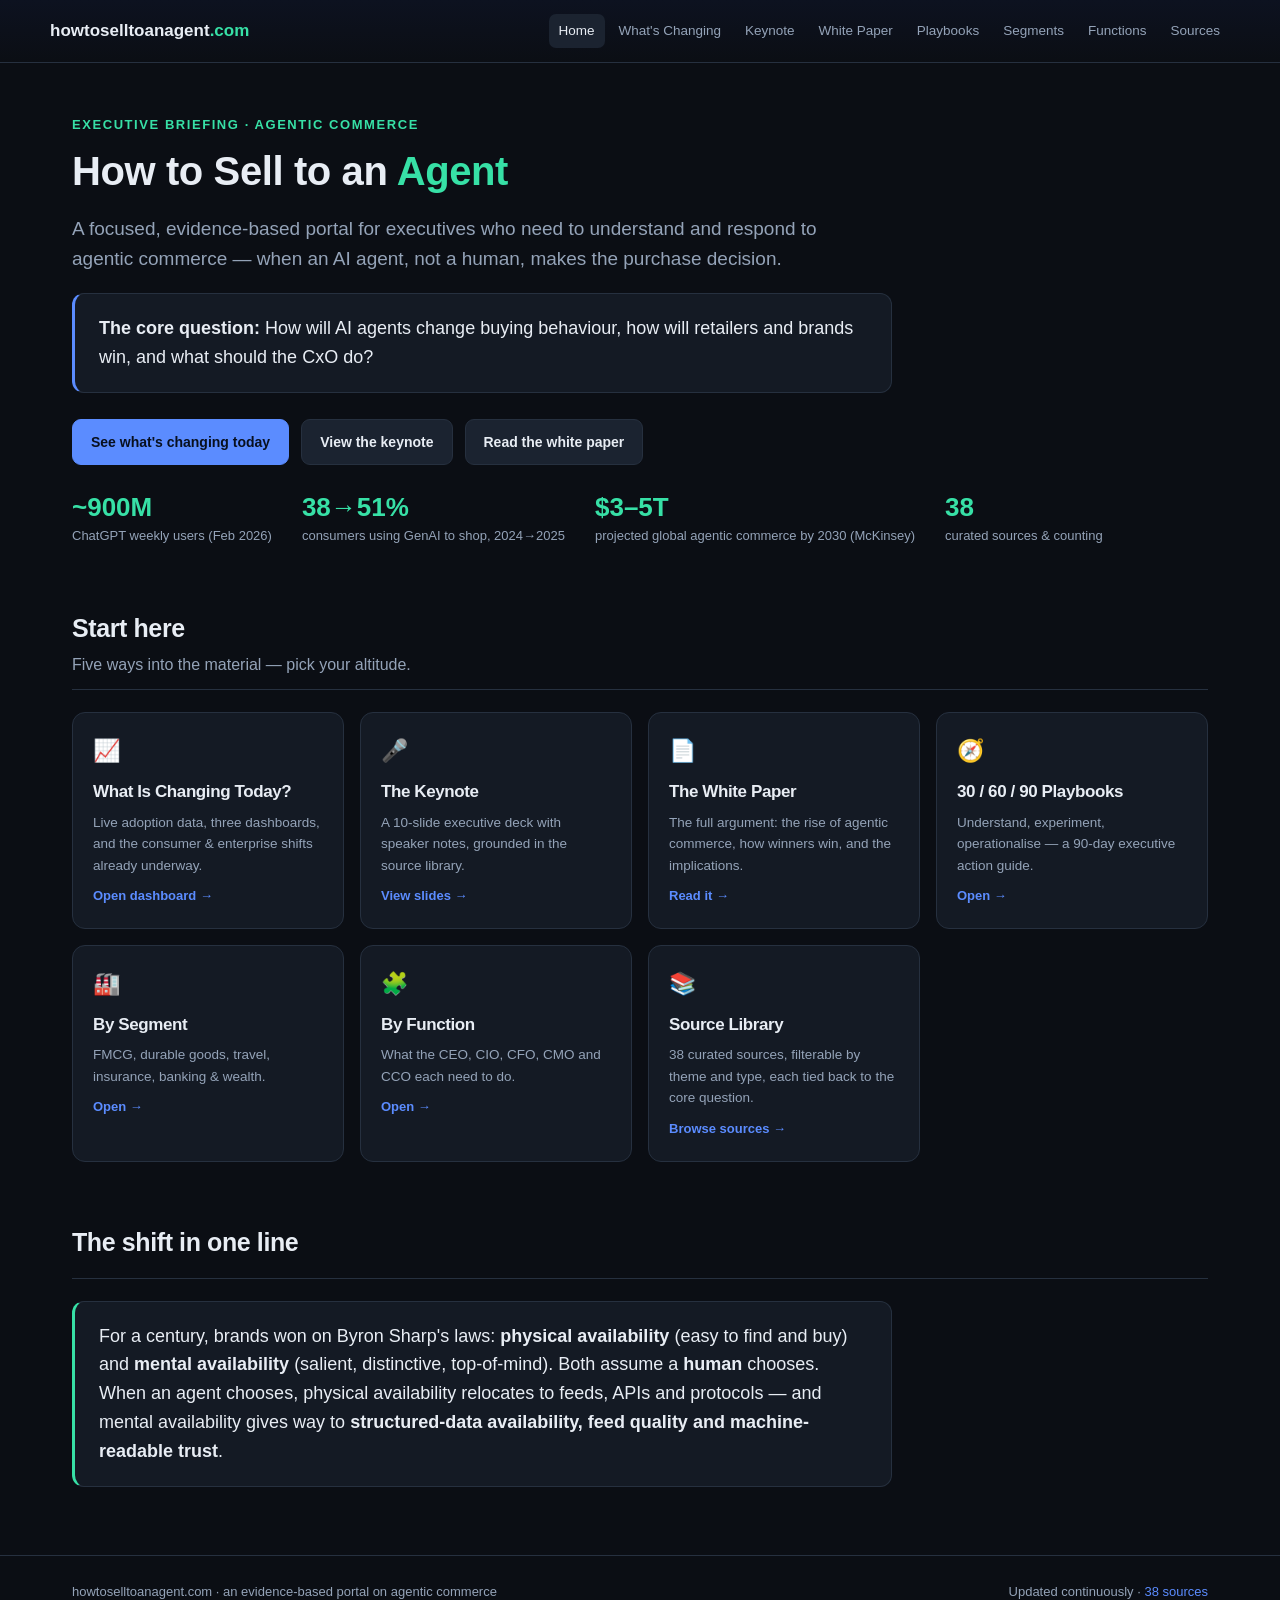
==== output/index.html @ a6cebdf8 "Phase 3: playbooks, segments (FMCG/durables/travel/insurance/banking), functions (CEO/CIO/CFO/CMO/CC" ====
﻿<!DOCTYPE html>
<html lang="en">
<head>
<meta charset="UTF-8">
<meta name="viewport" content="width=device-width, initial-scale=1.0">
<title>How to Sell to an Agent — Agentic Commerce for Executives</title>
<meta name="description" content="An executive portal on agentic commerce: how AI agents change buying behaviour, how brands and retailers win, and what the CxO should do.">
<link rel="stylesheet" href="assets/portal.css">
</head>
<body>
<header class="top"><div class="wrap brand">
  <div class="logo">howtoselltoanagent<span>.com</span></div>
  <nav class="main"><a href="index.html" class="active">Home</a><a href="changing-today.html">What&#39;s Changing</a><a href="keynote.html">Keynote</a><a href="white-paper.html">White Paper</a><a href="playbooks.html">Playbooks</a><a href="segments.html">Segments</a><a href="functions.html">Functions</a><a href="sources.html">Sources</a></nav>
</div></header>

<div class="wrap">
  <section class="hero">
    <div class="eyebrow">Executive briefing &middot; Agentic commerce</div>
    <h1>How to Sell to an <em>Agent</em></h1>
    <p class="lead">A focused, evidence-based portal for executives who need to understand and respond to agentic commerce &mdash; when an AI agent, not a human, makes the purchase decision.</p>
    <div class="corequestion">
      <b>The core question:</b> How will AI agents change buying behaviour, how will retailers and brands win, and what should the CxO do?
    </div>
    <div class="cta">
      <a class="btn primary" href="changing-today.html">See what&#39;s changing today</a>
      <a class="btn ghost" href="keynote.html">View the keynote</a>
      <a class="btn ghost" href="white-paper.html">Read the white paper</a>
    </div>
    <div class="stats">
      <div class="stat"><b>~900M</b><span>ChatGPT weekly users (Feb 2026)</span></div>
      <div class="stat"><b>38&rarr;51%</b><span>consumers using GenAI to shop, 2024&rarr;2025</span></div>
      <div class="stat"><b>$3&ndash;5T</b><span>projected global agentic commerce by 2030 (McKinsey)</span></div>
      <div class="stat"><b>38</b><span>curated sources &amp; counting</span></div>
    </div>
  </section>

  <section class="block">
    <div class="sec-head"><h2>Start here</h2><p>Five ways into the material &mdash; pick your altitude.</p></div>
    <div class="cards">
      <a class="navcard" href="changing-today.html">
        <div class="ic">📈</div><h3>What Is Changing Today?</h3>
        <p>Live adoption data, three dashboards, and the consumer &amp; enterprise shifts already underway.</p>
        <span class="go">Open dashboard &rarr;</span>
      </a>
      <a class="navcard" href="keynote.html">
        <div class="ic">🎤</div><h3>The Keynote</h3>
        <p>A 10-slide executive deck with speaker notes, grounded in the source library.</p>
        <span class="go">View slides &rarr;</span>
      </a>
      <a class="navcard" href="white-paper.html">
        <div class="ic">📄</div><h3>The White Paper</h3>
        <p>The full argument: the rise of agentic commerce, how winners win, and the implications.</p>
        <span class="go">Read it &rarr;</span>
      </a>
      <a class="navcard" href="playbooks.html"><div class="ic">🧭</div><h3>30 / 60 / 90 Playbooks</h3>
        <p>Understand, experiment, operationalise &mdash; a 90-day executive action guide.</p>
        <span class="go">Open &rarr;</span>
      </a>
      <a class="navcard" href="segments.html"><div class="ic">🏭</div><h3>By Segment</h3>
        <p>FMCG, durable goods, travel, insurance, banking &amp; wealth.</p>
        <span class="go">Open &rarr;</span>
      </a>
      <a class="navcard" href="functions.html"><div class="ic">🧩</div><h3>By Function</h3>
        <p>What the CEO, CIO, CFO, CMO and CCO each need to do.</p>
        <span class="go">Open &rarr;</span>
      </a>
      <a class="navcard" href="sources.html">
        <div class="ic">📚</div><h3>Source Library</h3>
        <p>38 curated sources, filterable by theme and type, each tied back to the core question.</p>
        <span class="go">Browse sources &rarr;</span>
      </a>
    </div>
  </section>

  <section class="block">
    <div class="sec-head"><h2>The shift in one line</h2></div>
    <div class="corequestion" style="border-left-color:var(--accent2)">
      For a century, brands won on Byron Sharp&#39;s laws: <b>physical availability</b> (easy to find and buy) and <b>mental availability</b> (salient, distinctive, top-of-mind). Both assume a <b>human</b> chooses. When an agent chooses, physical availability relocates to feeds, APIs and protocols &mdash; and mental availability gives way to <b>structured-data availability, feed quality and machine-readable trust</b>.
    </div>
  </section>
</div>

<footer><div class="wrap">
  <div>howtoselltoanagent.com &middot; an evidence-based portal on agentic commerce</div>
  <div>Updated continuously &middot; <a href="sources.html">38 sources</a></div>
</div></footer>
</body>
</html>
---- output/assets/portal.css ----
﻿/* howtoselltoanagent.com — portal design system */
:root{
  --bg:#0b0e14; --bg2:#0d1220; --panel:#141a24; --panel2:#1b2330; --ink:#e8edf4;
  --muted:#94a3b8; --line:#26303f; --accent:#5b8cff; --accent2:#37e0a6; --warn:#ffb454;
  --pink:#ff7b9c; --chip:#1f2937; --maxw:1180px;
}
*{box-sizing:border-box}
html{scroll-behavior:smooth}
body{margin:0;background:var(--bg);color:var(--ink);
  font:16px/1.6 -apple-system,BlinkMacSystemFont,"Segoe UI",Roboto,Helvetica,Arial,sans-serif}
a{color:var(--accent);text-decoration:none}a:hover{text-decoration:underline}
.wrap{max-width:var(--maxw);margin:0 auto;padding:0 22px}
.narrow{max-width:840px}
h1,h2,h3{letter-spacing:-.4px}
/* header / nav */
header.top{border-bottom:1px solid var(--line);background:linear-gradient(180deg,#0d1220,#0b0e14);position:sticky;top:0;z-index:50}
.brand{display:flex;align-items:center;justify-content:space-between;padding:14px 0;flex-wrap:wrap;gap:10px}
.brand .logo{font-weight:700;font-size:17px}
.brand .logo span{color:var(--accent2)}
nav.main{display:flex;flex-wrap:wrap;gap:4px}
nav.main a{color:var(--muted);font-size:13.5px;font-weight:500;padding:6px 10px;border-radius:7px}
nav.main a:hover{color:var(--ink);background:var(--panel);text-decoration:none}
nav.main a.active{color:var(--ink);background:var(--panel2)}
/* hero */
.hero{padding:52px 0 26px}
.eyebrow{color:var(--accent2);font-size:13px;font-weight:700;text-transform:uppercase;letter-spacing:.12em;margin-bottom:14px}
.hero h1{font-size:40px;line-height:1.13;margin:0 0 16px;font-weight:800}
.hero h1 em{color:var(--accent2);font-style:normal}
.hero .lead{font-size:19px;color:var(--muted);max-width:760px}
.corequestion{background:var(--panel);border:1px solid var(--line);border-left:3px solid var(--accent);
  border-radius:12px;padding:20px 24px;max-width:820px;margin:8px 0;font-size:18px}
.corequestion b{color:var(--ink)}
/* buttons */
.cta{display:flex;gap:12px;flex-wrap:wrap;margin:26px 0 4px}
.btn{display:inline-block;padding:11px 18px;border-radius:9px;font-weight:600;font-size:14px;border:1px solid var(--line)}
.btn.primary{background:var(--accent);color:#08101f;border-color:var(--accent)}
.btn.ghost{background:var(--panel2);color:var(--ink)}
/* section */
section.block{padding:30px 0}
.sec-head{border-bottom:1px solid var(--line);padding-bottom:12px;margin-bottom:22px}
.sec-head h2{font-size:25px;margin:0 0 4px}
.sec-head p{color:var(--muted);margin:0}
/* nav cards */
.cards{display:grid;grid-template-columns:repeat(auto-fill,minmax(255px,1fr));gap:16px}
.navcard{background:var(--panel);border:1px solid var(--line);border-radius:13px;padding:20px;display:block;transition:.15s;color:var(--ink)}
.navcard:hover{border-color:#3a4860;transform:translateY(-2px);text-decoration:none}
.navcard .ic{font-size:22px}
.navcard h3{font-size:17px;margin:10px 0 6px}
.navcard p{font-size:13.5px;color:var(--muted);margin:0}
.navcard .go{color:var(--accent);font-size:13px;font-weight:600;margin-top:10px;display:inline-block}
/* stat strip */
.stats{display:flex;gap:30px;flex-wrap:wrap;margin:28px 0 4px}
.stat b{display:block;color:var(--accent2);font-size:26px;font-weight:800;line-height:1.1}
.stat span{color:var(--muted);font-size:13px}
/* charts */
.chartcard{background:var(--panel);border:1px solid var(--line);border-radius:14px;padding:22px 24px;margin:18px 0}
.chartcard h3{margin:0 0 2px;font-size:18px}
.chartcard .sub{color:var(--muted);font-size:13.5px;margin:0 0 14px}
.chartcard .src{color:var(--muted);font-size:11.5px;margin-top:12px;border-top:1px solid var(--line);padding-top:10px}
.legend{display:flex;gap:16px;flex-wrap:wrap;font-size:12.5px;color:var(--muted);margin:6px 0 8px}
.legend i{display:inline-block;width:11px;height:11px;border-radius:3px;margin-right:6px;vertical-align:middle}
svg .grid{stroke:var(--line);stroke-width:1}
svg text{fill:var(--muted);font:11px -apple-system,Segoe UI,sans-serif}
svg .axis{stroke:#3a4860;stroke-width:1}
/* two-col */
.two{display:grid;grid-template-columns:1fr 1fr;gap:18px}
@media(max-width:760px){.two{grid-template-columns:1fr}}
.listcard{background:var(--panel);border:1px solid var(--line);border-radius:13px;padding:20px 22px}
.listcard h3{margin:0 0 10px;font-size:17px}
.listcard ul{margin:0;padding-left:18px}
.listcard li{margin:7px 0;font-size:14.5px}
.tag{font-size:11px;color:var(--accent2);background:var(--panel2);border:1px solid var(--line);border-radius:6px;padding:2px 8px;display:inline-block}
/* timeline / journey */
.journey{display:flex;flex-wrap:wrap;align-items:stretch;gap:0;margin:18px 0}
.jstep{flex:1;min-width:150px;background:var(--panel);border:1px solid var(--line);border-radius:12px;padding:16px;margin:6px;position:relative}
.jstep .n{font-size:12px;color:var(--accent2);font-weight:700}
.jstep h4{margin:6px 0 4px;font-size:15px}
.jstep p{margin:0;font-size:12.5px;color:var(--muted)}
.jarrow{align-self:center;color:var(--muted);font-size:18px;padding:0 2px}
/* matrix */
table.matrix{width:100%;border-collapse:collapse;font-size:14px;margin:14px 0}
table.matrix th,table.matrix td{border:1px solid var(--line);padding:11px 13px;text-align:left;vertical-align:top}
table.matrix th{background:var(--panel);color:var(--accent2);font-weight:600}
table.matrix td:first-child{color:var(--ink);font-weight:600;background:var(--bg2)}
/* checklist */
.checklist{background:var(--panel);border:1px solid var(--line);border-radius:12px;padding:18px 22px}
.checklist li{list-style:none;margin:9px 0;padding-left:30px;position:relative;font-size:14.5px}
.checklist li:before{content:"\2610";position:absolute;left:0;color:var(--accent2);font-size:17px;top:-1px}
/* video placeholders */
.clips{display:grid;grid-template-columns:repeat(auto-fill,minmax(220px,1fr));gap:14px}
.clip{background:var(--panel2);border:1px dashed var(--line);border-radius:12px;aspect-ratio:16/9;display:flex;align-items:center;justify-content:center;color:var(--muted);font-size:13px;text-align:center;padding:12px}
/* draft banner */
.draft{background:var(--warn);color:#3a2600;text-align:center;font-size:13px;font-weight:700;padding:8px}
/* footer */
footer{border-top:1px solid var(--line);color:var(--muted);font-size:13px;padding:26px 0 50px;margin-top:30px}
footer .wrap{display:flex;justify-content:space-between;flex-wrap:wrap;gap:12px}
@media(max-width:640px){.hero h1{font-size:30px}.hero .lead{font-size:17px}}
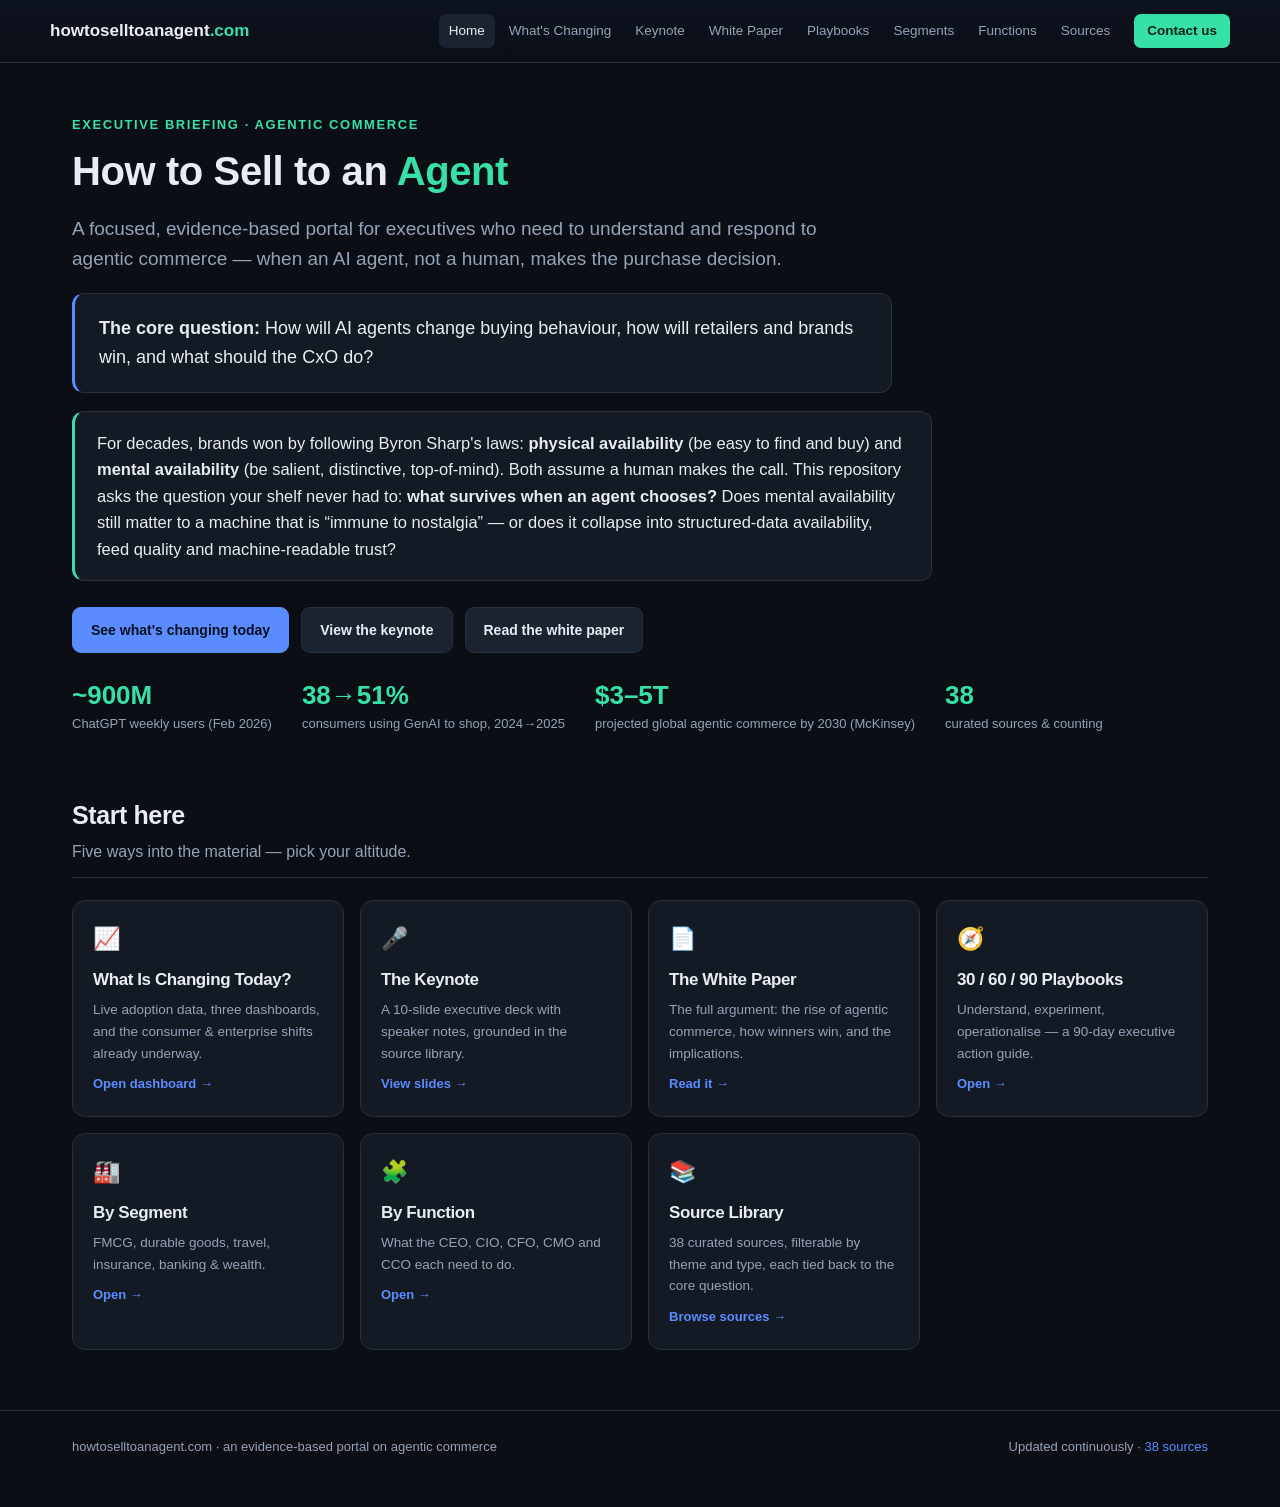
==== commit 50b9eb83: "Portal edits: thesis to top of home/keynote/paper, strip sources hero, add live-repo + GitHub reques" ====
--- a/output/index.html
+++ b/output/index.html
@@ -10,7 +10,7 @@
 <body>
 <header class="top"><div class="wrap brand">
   <div class="logo">howtoselltoanagent<span>.com</span></div>
-  <nav class="main"><a href="index.html" class="active">Home</a><a href="changing-today.html">What&#39;s Changing</a><a href="keynote.html">Keynote</a><a href="white-paper.html">White Paper</a><a href="playbooks.html">Playbooks</a><a href="segments.html">Segments</a><a href="functions.html">Functions</a><a href="sources.html">Sources</a></nav>
+  <nav class="main"><a href="index.html" class="active">Home</a><a href="changing-today.html">What&#39;s Changing</a><a href="keynote.html">Keynote</a><a href="white-paper.html">White Paper</a><a href="playbooks.html">Playbooks</a><a href="segments.html">Segments</a><a href="functions.html">Functions</a><a href="sources.html">Sources</a><a href="mailto:info@intothenxt.com" style="margin-left:10px;padding:6px 13px;border-radius:7px;background:#37e0a6;color:#06241a;font-weight:700">Contact us</a></nav>
 </div></header>
 
 <div class="wrap">
@@ -21,6 +21,7 @@
     <div class="corequestion">
       <b>The core question:</b> How will AI agents change buying behaviour, how will retailers and brands win, and what should the CxO do?
     </div>
+    <div class="thesisbox">For decades, brands won by following Byron Sharp&#39;s laws: <b>physical availability</b> (be easy to find and buy) and <b>mental availability</b> (be salient, distinctive, top-of-mind). Both assume a human makes the call. This repository asks the question your shelf never had to: <b>what survives when an agent chooses?</b> Does mental availability still matter to a machine that is &ldquo;immune to nostalgia&rdquo; &mdash; or does it collapse into structured-data availability, feed quality and machine-readable trust?</div>
     <div class="cta">
       <a class="btn primary" href="changing-today.html">See what&#39;s changing today</a>
       <a class="btn ghost" href="keynote.html">View the keynote</a>
@@ -72,12 +73,7 @@
     </div>
   </section>
 
-  <section class="block">
-    <div class="sec-head"><h2>The shift in one line</h2></div>
-    <div class="corequestion" style="border-left-color:var(--accent2)">
-      For a century, brands won on Byron Sharp&#39;s laws: <b>physical availability</b> (easy to find and buy) and <b>mental availability</b> (salient, distinctive, top-of-mind). Both assume a <b>human</b> chooses. When an agent chooses, physical availability relocates to feeds, APIs and protocols &mdash; and mental availability gives way to <b>structured-data availability, feed quality and machine-readable trust</b>.
-    </div>
-  </section>
+  
 </div>
 
 <footer><div class="wrap">
--- a/output/assets/portal.css
+++ b/output/assets/portal.css
@@ -95,3 +95,6 @@
 footer{border-top:1px solid var(--line);color:var(--muted);font-size:13px;padding:26px 0 50px;margin-top:30px}
 footer .wrap{display:flex;justify-content:space-between;flex-wrap:wrap;gap:12px}
 @media(max-width:640px){.hero h1{font-size:30px}.hero .lead{font-size:17px}}
+
+.thesisbox{background:var(--panel);border:1px solid var(--line);border-left:3px solid var(--accent2);border-radius:12px;padding:18px 22px;max-width:860px;margin:18px 0;font-family:-apple-system,BlinkMacSystemFont,"Segoe UI",Roboto,sans-serif;font-size:16.5px;line-height:1.6}
+.thesisbox b{color:var(--ink)}
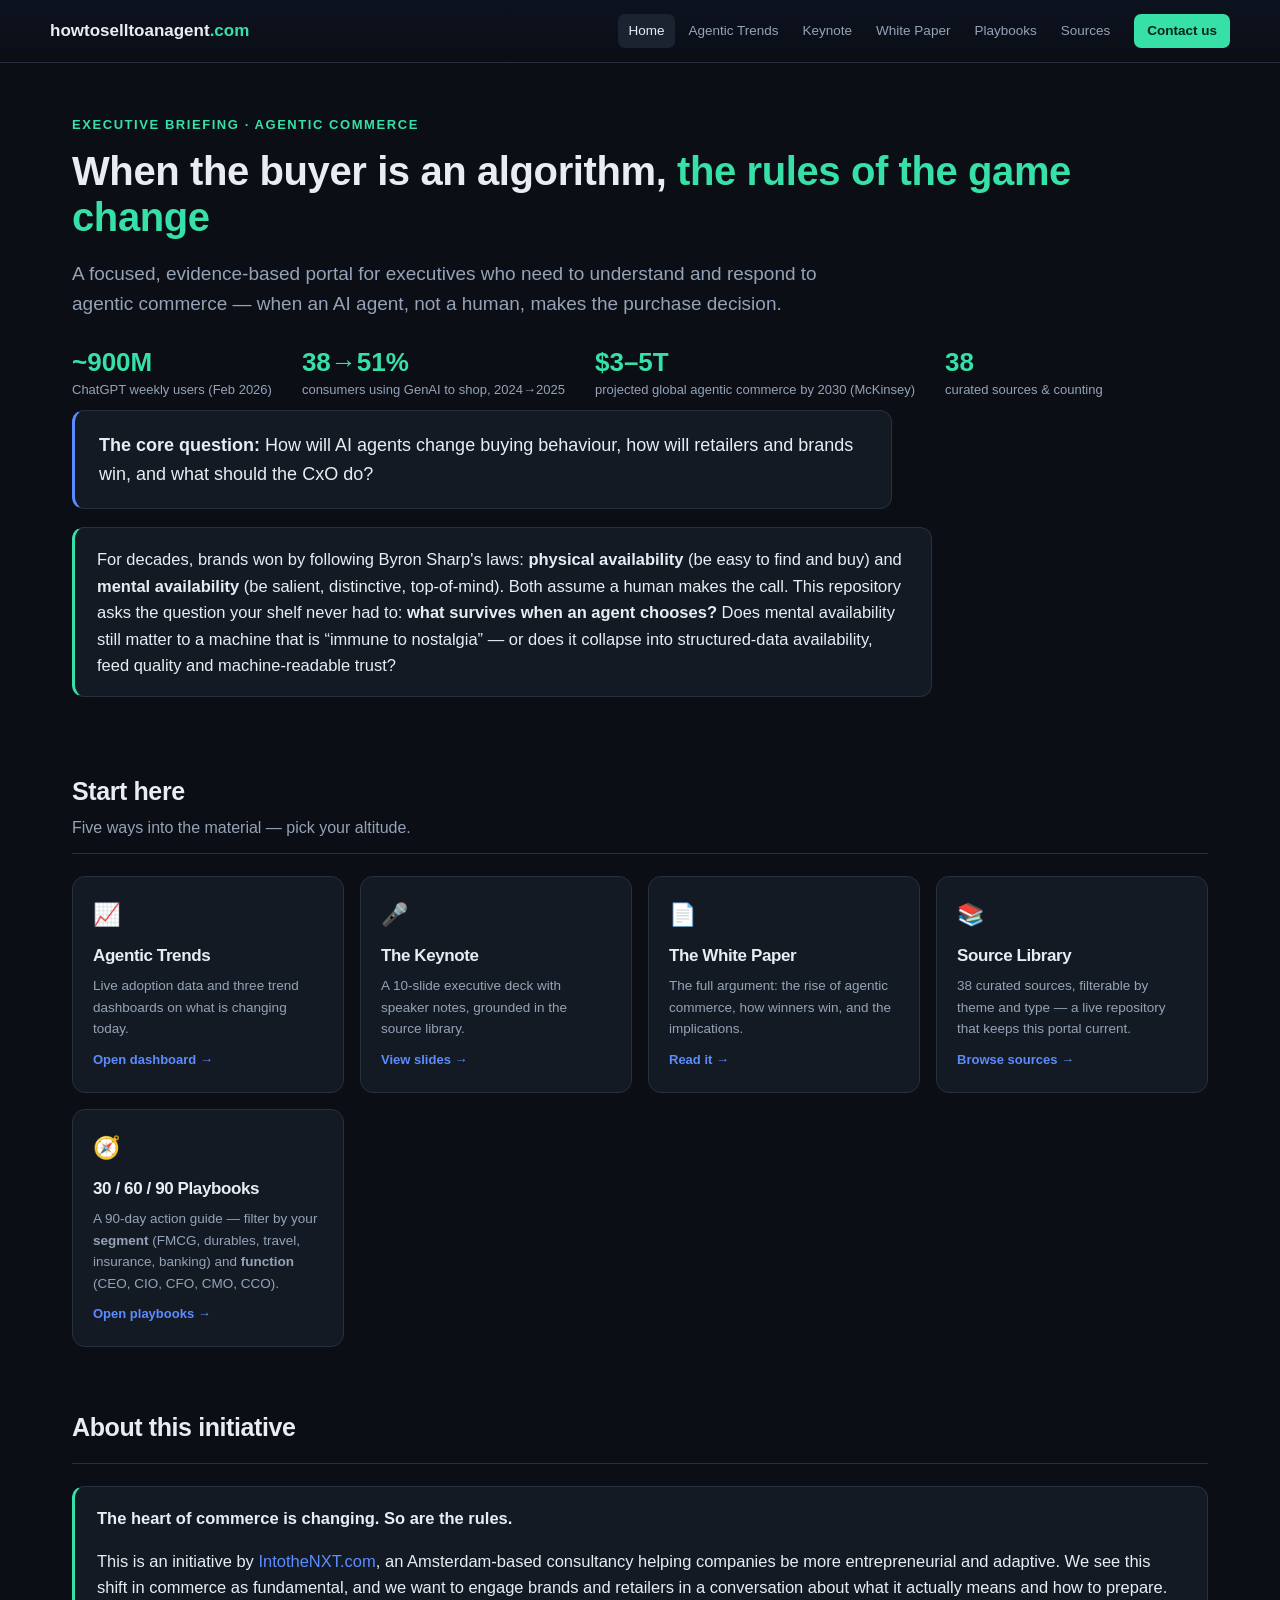
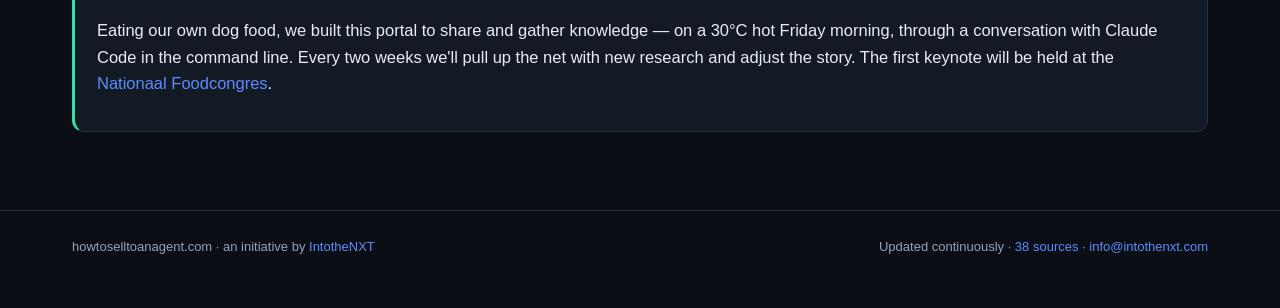
==== commit 29bbcd73: "Portal v2: new headline site-wide; rename trends nav; fold segments+functions into playbook filters;" ====
--- a/output/index.html
+++ b/output/index.html
@@ -3,44 +3,39 @@
 <head>
 <meta charset="UTF-8">
 <meta name="viewport" content="width=device-width, initial-scale=1.0">
-<title>How to Sell to an Agent — Agentic Commerce for Executives</title>
+<title>When the buyer is an algorithm, the rules of the game change — Agentic commerce for executives</title>
 <meta name="description" content="An executive portal on agentic commerce: how AI agents change buying behaviour, how brands and retailers win, and what the CxO should do.">
 <link rel="stylesheet" href="assets/portal.css">
 </head>
 <body>
 <header class="top"><div class="wrap brand">
   <div class="logo">howtoselltoanagent<span>.com</span></div>
-  <nav class="main"><a href="index.html" class="active">Home</a><a href="changing-today.html">What&#39;s Changing</a><a href="keynote.html">Keynote</a><a href="white-paper.html">White Paper</a><a href="playbooks.html">Playbooks</a><a href="segments.html">Segments</a><a href="functions.html">Functions</a><a href="sources.html">Sources</a><a href="mailto:info@intothenxt.com" style="margin-left:10px;padding:6px 13px;border-radius:7px;background:#37e0a6;color:#06241a;font-weight:700">Contact us</a></nav>
+  <nav class="main"><a href="index.html" class="active">Home</a><a href="changing-today.html">Agentic Trends</a><a href="keynote.html">Keynote</a><a href="white-paper.html">White Paper</a><a href="playbooks.html">Playbooks</a><a href="sources.html">Sources</a><a href="mailto:info@intothenxt.com" style="margin-left:10px;padding:6px 13px;border-radius:7px;background:#37e0a6;color:#06241a;font-weight:700">Contact us</a></nav>
 </div></header>
 
 <div class="wrap">
   <section class="hero">
     <div class="eyebrow">Executive briefing &middot; Agentic commerce</div>
-    <h1>How to Sell to an <em>Agent</em></h1>
+    <h1>When the buyer is an algorithm, <em>the rules of the game change</em></h1>
     <p class="lead">A focused, evidence-based portal for executives who need to understand and respond to agentic commerce &mdash; when an AI agent, not a human, makes the purchase decision.</p>
-    <div class="corequestion">
-      <b>The core question:</b> How will AI agents change buying behaviour, how will retailers and brands win, and what should the CxO do?
-    </div>
-    <div class="thesisbox">For decades, brands won by following Byron Sharp&#39;s laws: <b>physical availability</b> (be easy to find and buy) and <b>mental availability</b> (be salient, distinctive, top-of-mind). Both assume a human makes the call. This repository asks the question your shelf never had to: <b>what survives when an agent chooses?</b> Does mental availability still matter to a machine that is &ldquo;immune to nostalgia&rdquo; &mdash; or does it collapse into structured-data availability, feed quality and machine-readable trust?</div>
-    <div class="cta">
-      <a class="btn primary" href="changing-today.html">See what&#39;s changing today</a>
-      <a class="btn ghost" href="keynote.html">View the keynote</a>
-      <a class="btn ghost" href="white-paper.html">Read the white paper</a>
-    </div>
     <div class="stats">
       <div class="stat"><b>~900M</b><span>ChatGPT weekly users (Feb 2026)</span></div>
       <div class="stat"><b>38&rarr;51%</b><span>consumers using GenAI to shop, 2024&rarr;2025</span></div>
       <div class="stat"><b>$3&ndash;5T</b><span>projected global agentic commerce by 2030 (McKinsey)</span></div>
       <div class="stat"><b>38</b><span>curated sources &amp; counting</span></div>
     </div>
+    <div class="corequestion">
+      <b>The core question:</b> How will AI agents change buying behaviour, how will retailers and brands win, and what should the CxO do?
+    </div>
+    <div class="thesisbox">For decades, brands won by following Byron Sharp&#39;s laws: <b>physical availability</b> (be easy to find and buy) and <b>mental availability</b> (be salient, distinctive, top-of-mind). Both assume a human makes the call. This repository asks the question your shelf never had to: <b>what survives when an agent chooses?</b> Does mental availability still matter to a machine that is &ldquo;immune to nostalgia&rdquo; &mdash; or does it collapse into structured-data availability, feed quality and machine-readable trust?</div>
   </section>
 
   <section class="block">
     <div class="sec-head"><h2>Start here</h2><p>Five ways into the material &mdash; pick your altitude.</p></div>
     <div class="cards">
       <a class="navcard" href="changing-today.html">
-        <div class="ic">📈</div><h3>What Is Changing Today?</h3>
-        <p>Live adoption data, three dashboards, and the consumer &amp; enterprise shifts already underway.</p>
+        <div class="ic">📈</div><h3>Agentic Trends</h3>
+        <p>Live adoption data and three trend dashboards on what is changing today.</p>
         <span class="go">Open dashboard &rarr;</span>
       </a>
       <a class="navcard" href="keynote.html">
@@ -53,32 +48,32 @@
         <p>The full argument: the rise of agentic commerce, how winners win, and the implications.</p>
         <span class="go">Read it &rarr;</span>
       </a>
-      <a class="navcard" href="playbooks.html"><div class="ic">🧭</div><h3>30 / 60 / 90 Playbooks</h3>
-        <p>Understand, experiment, operationalise &mdash; a 90-day executive action guide.</p>
-        <span class="go">Open &rarr;</span>
-      </a>
-      <a class="navcard" href="segments.html"><div class="ic">🏭</div><h3>By Segment</h3>
-        <p>FMCG, durable goods, travel, insurance, banking &amp; wealth.</p>
-        <span class="go">Open &rarr;</span>
-      </a>
-      <a class="navcard" href="functions.html"><div class="ic">🧩</div><h3>By Function</h3>
-        <p>What the CEO, CIO, CFO, CMO and CCO each need to do.</p>
-        <span class="go">Open &rarr;</span>
-      </a>
       <a class="navcard" href="sources.html">
         <div class="ic">📚</div><h3>Source Library</h3>
-        <p>38 curated sources, filterable by theme and type, each tied back to the core question.</p>
+        <p>38 curated sources, filterable by theme and type &mdash; a live repository that keeps this portal current.</p>
         <span class="go">Browse sources &rarr;</span>
+      </a>
+      <a class="navcard" href="playbooks.html">
+        <div class="ic">🧭</div><h3>30 / 60 / 90 Playbooks</h3>
+        <p>A 90-day action guide &mdash; filter by your <b>segment</b> (FMCG, durables, travel, insurance, banking) and <b>function</b> (CEO, CIO, CFO, CMO, CCO).</p>
+        <span class="go">Open playbooks &rarr;</span>
       </a>
     </div>
   </section>
 
-  
+  <section class="block">
+    <div class="sec-head"><h2>About this initiative</h2></div>
+    <div class="thesisbox" style="max-width:none">
+      <p style="margin-top:0"><b>The heart of commerce is changing. So are the rules.</b></p>
+      <p>This is an initiative by <a href="https://intothenxt.com" target="_blank" rel="noopener">IntotheNXT.com</a>, an Amsterdam-based consultancy helping companies be more entrepreneurial and adaptive. We see this shift in commerce as fundamental, and we want to engage brands and retailers in a conversation about what it actually means and how to prepare.</p>
+      <p>Eating our own dog food, we built this portal to share and gather knowledge &mdash; on a 30&deg;C hot Friday morning, through a conversation with Claude Code in the command line. Every two weeks we&#39;ll pull up the net with new research and adjust the story. The first keynote will be held at the <a href="https://www.nationaalfoodcongres.nl/" target="_blank" rel="noopener">Nationaal Foodcongres</a>.</p>
+    </div>
+  </section>
 </div>
 
 <footer><div class="wrap">
-  <div>howtoselltoanagent.com &middot; an evidence-based portal on agentic commerce</div>
-  <div>Updated continuously &middot; <a href="sources.html">38 sources</a></div>
+  <div>howtoselltoanagent.com &middot; an initiative by <a href="https://intothenxt.com" target="_blank" rel="noopener">IntotheNXT</a></div>
+  <div>Updated continuously &middot; <a href="sources.html">38 sources</a> &middot; <a href="mailto:info@intothenxt.com">info@intothenxt.com</a></div>
 </div></footer>
 </body>
 </html>
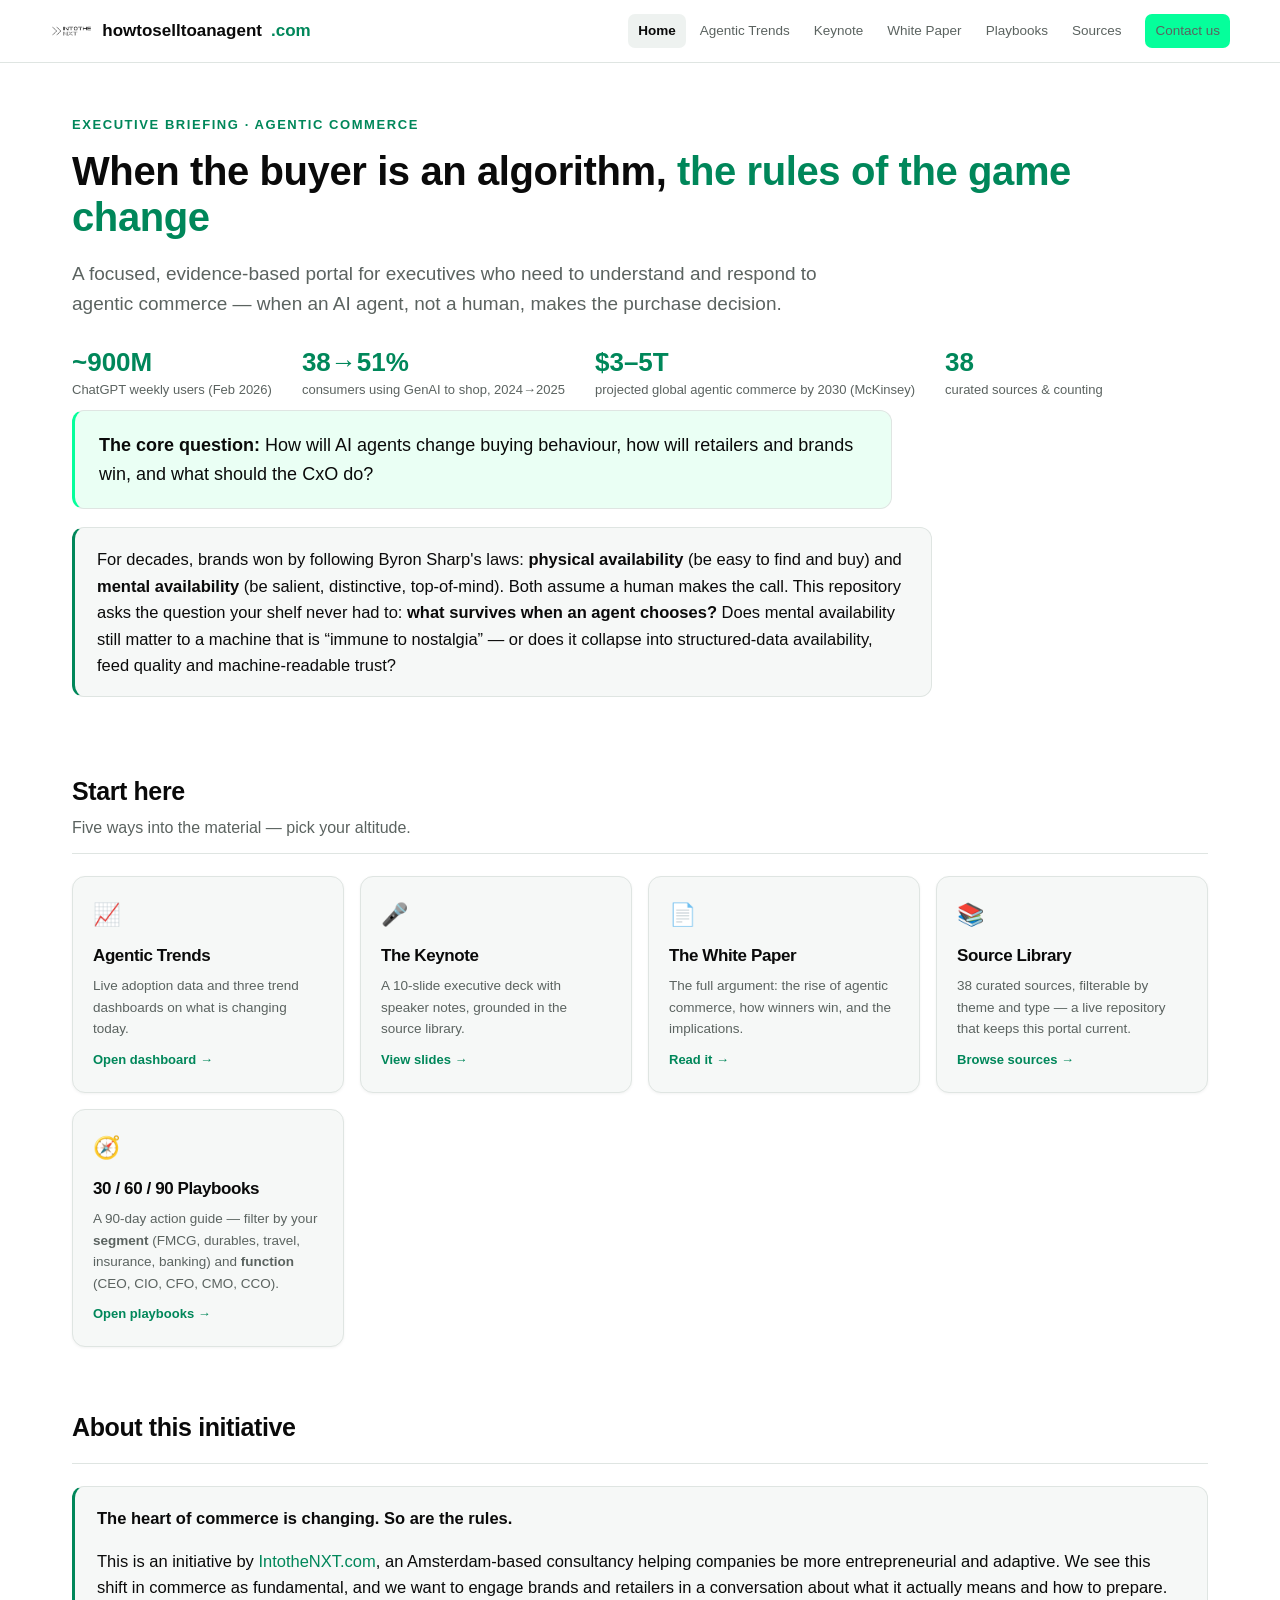
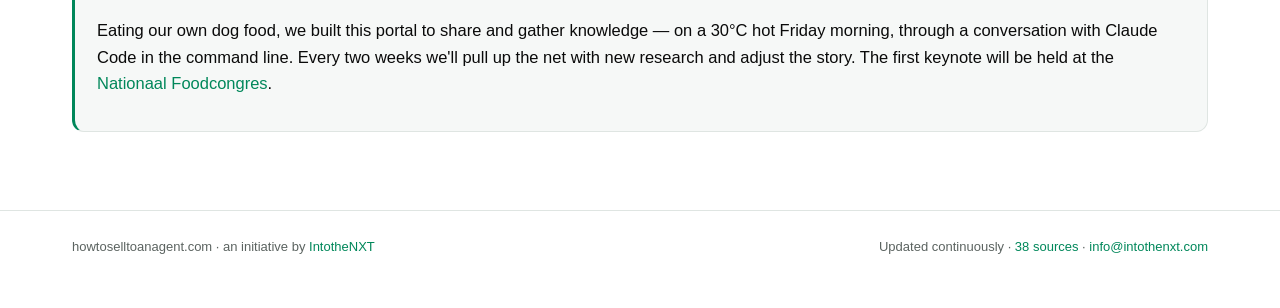
==== commit 962cb47f: "Publish home page text update with light-theme rebrand + IntotheNXT logo (white paper, keynote and o" ====
--- a/output/index.html
+++ b/output/index.html
@@ -9,8 +9,8 @@
 </head>
 <body>
 <header class="top"><div class="wrap brand">
-  <div class="logo">howtoselltoanagent<span>.com</span></div>
-  <nav class="main"><a href="index.html" class="active">Home</a><a href="changing-today.html">Agentic Trends</a><a href="keynote.html">Keynote</a><a href="white-paper.html">White Paper</a><a href="playbooks.html">Playbooks</a><a href="sources.html">Sources</a><a href="mailto:info@intothenxt.com" style="margin-left:10px;padding:6px 13px;border-radius:7px;background:#37e0a6;color:#06241a;font-weight:700">Contact us</a></nav>
+  <a href="index.html" class="logo"><img src="assets/img/intothenxt-logo.png" alt="IntotheNXT"> howtoselltoanagent<span>.com</span></a>
+  <nav class="main"><a href="index.html" class="active">Home</a><a href="changing-today.html">Agentic Trends</a><a href="keynote.html">Keynote</a><a href="white-paper.html">White Paper</a><a href="playbooks.html">Playbooks</a><a href="sources.html">Sources</a><a href="mailto:info@intothenxt.com" class="nav-cta">Contact us</a></nav>
 </div></header>
 
 <div class="wrap">
--- a/output/assets/portal.css
+++ b/output/assets/portal.css
@@ -1,100 +1,97 @@
-﻿/* howtoselltoanagent.com — portal design system */
+/* howtoselltoanagent.com — portal design system (light / IntotheNXT brand) */
 :root{
-  --bg:#0b0e14; --bg2:#0d1220; --panel:#141a24; --panel2:#1b2330; --ink:#e8edf4;
-  --muted:#94a3b8; --line:#26303f; --accent:#5b8cff; --accent2:#37e0a6; --warn:#ffb454;
-  --pink:#ff7b9c; --chip:#1f2937; --maxw:1180px;
+  --bg:#ffffff; --bg2:#ffffff; --panel:#f6f8f7; --panel2:#eef2f0; --ink:#0a0a0a;
+  --muted:#5b6360; --line:#dfe5e2; --accent:#05ff9b; --accent2:#00875a; --warn:#b45309;
+  --pink:#d6447a; --chip:#eef2f0; --ink-on-accent:#0a0a0a; --maxw:1180px;
 }
 *{box-sizing:border-box}
 html{scroll-behavior:smooth}
 body{margin:0;background:var(--bg);color:var(--ink);
   font:16px/1.6 -apple-system,BlinkMacSystemFont,"Segoe UI",Roboto,Helvetica,Arial,sans-serif}
-a{color:var(--accent);text-decoration:none}a:hover{text-decoration:underline}
-.wrap{max-width:var(--maxw);margin:0 auto;padding:0 22px}
+a{color:var(--accent2);text-decoration:none}
+a:hover{text-decoration:underline}
+.wrap{max-width:1180px;margin:0 auto;padding:0 22px}
 .narrow{max-width:840px}
 h1,h2,h3{letter-spacing:-.4px}
-/* header / nav */
-header.top{border-bottom:1px solid var(--line);background:linear-gradient(180deg,#0d1220,#0b0e14);position:sticky;top:0;z-index:50}
+header.top{border-bottom:1px solid var(--line);background:var(--bg);position:sticky;top:0;z-index:50}
 .brand{display:flex;align-items:center;justify-content:space-between;padding:14px 0;flex-wrap:wrap;gap:10px}
-.brand .logo{font-weight:700;font-size:17px}
+.brand .logo{display:flex;align-items:center;gap:9px;font-weight:700;font-size:17px;color:var(--ink)}
+.brand .logo img{height:26px;display:block}
 .brand .logo span{color:var(--accent2)}
-nav.main{display:flex;flex-wrap:wrap;gap:4px}
+nav.main{display:flex;flex-wrap:wrap;gap:4px;align-items:center}
 nav.main a{color:var(--muted);font-size:13.5px;font-weight:500;padding:6px 10px;border-radius:7px}
 nav.main a:hover{color:var(--ink);background:var(--panel);text-decoration:none}
-nav.main a.active{color:var(--ink);background:var(--panel2)}
-/* hero */
+nav.main a.active{color:var(--ink);background:var(--panel2);font-weight:700}
+.nav-cta{margin-left:10px;padding:7px 14px;border-radius:7px;background:var(--accent);color:var(--ink-on-accent);font-weight:700}
+.nav-cta:hover{background:var(--accent);opacity:.88;text-decoration:none}
 .hero{padding:52px 0 26px}
 .eyebrow{color:var(--accent2);font-size:13px;font-weight:700;text-transform:uppercase;letter-spacing:.12em;margin-bottom:14px}
-.hero h1{font-size:40px;line-height:1.13;margin:0 0 16px;font-weight:800}
+.hero h1{font-size:40px;line-height:1.13;margin:0 0 16px;font-weight:800;color:var(--ink)}
 .hero h1 em{color:var(--accent2);font-style:normal}
 .hero .lead{font-size:19px;color:var(--muted);max-width:760px}
-.corequestion{background:var(--panel);border:1px solid var(--line);border-left:3px solid var(--accent);
-  border-radius:12px;padding:20px 24px;max-width:820px;margin:8px 0;font-size:18px}
+.corequestion{background:#eafff4;border:1px solid var(--line);border-left:3px solid var(--accent);
+  border-radius:12px;padding:20px 24px;max-width:820px;margin:8px 0;font-size:18px;color:var(--ink)}
 .corequestion b{color:var(--ink)}
-/* buttons */
+.thesisbox{background:var(--panel);border:1px solid var(--line);border-left:3px solid var(--accent2);
+  border-radius:12px;padding:18px 22px;max-width:860px;margin:18px 0;
+  font-family:-apple-system,BlinkMacSystemFont,"Segoe UI",Roboto,sans-serif;font-size:16.5px;line-height:1.6;color:var(--ink)}
+.thesisbox b{color:var(--ink)}
 .cta{display:flex;gap:12px;flex-wrap:wrap;margin:26px 0 4px}
 .btn{display:inline-block;padding:11px 18px;border-radius:9px;font-weight:600;font-size:14px;border:1px solid var(--line)}
-.btn.primary{background:var(--accent);color:#08101f;border-color:var(--accent)}
+.btn.primary{background:var(--accent);color:var(--ink-on-accent);border-color:var(--accent)}
 .btn.ghost{background:var(--panel2);color:var(--ink)}
-/* section */
 section.block{padding:30px 0}
 .sec-head{border-bottom:1px solid var(--line);padding-bottom:12px;margin-bottom:22px}
-.sec-head h2{font-size:25px;margin:0 0 4px}
+.sec-head h2{font-size:25px;margin:0 0 4px;color:var(--ink)}
 .sec-head p{color:var(--muted);margin:0}
-/* nav cards */
 .cards{display:grid;grid-template-columns:repeat(auto-fill,minmax(255px,1fr));gap:16px}
-.navcard{background:var(--panel);border:1px solid var(--line);border-radius:13px;padding:20px;display:block;transition:.15s;color:var(--ink)}
-.navcard:hover{border-color:#3a4860;transform:translateY(-2px);text-decoration:none}
+.navcard{background:var(--panel);border:1px solid var(--line);border-radius:13px;padding:20px;display:block;
+  transition:.15s;color:var(--ink);box-shadow:0 1px 3px rgba(16,24,21,.05)}
+.navcard:hover{border-color:#b7c2bd;transform:translateY(-2px);text-decoration:none;box-shadow:0 4px 10px rgba(16,24,21,.08)}
 .navcard .ic{font-size:22px}
-.navcard h3{font-size:17px;margin:10px 0 6px}
+.navcard h3{font-size:17px;margin:10px 0 6px;color:var(--ink)}
 .navcard p{font-size:13.5px;color:var(--muted);margin:0}
-.navcard .go{color:var(--accent);font-size:13px;font-weight:600;margin-top:10px;display:inline-block}
-/* stat strip */
+.navcard .go{color:var(--accent2);font-size:13px;font-weight:600;margin-top:10px;display:inline-block}
 .stats{display:flex;gap:30px;flex-wrap:wrap;margin:28px 0 4px}
 .stat b{display:block;color:var(--accent2);font-size:26px;font-weight:800;line-height:1.1}
 .stat span{color:var(--muted);font-size:13px}
-/* charts */
-.chartcard{background:var(--panel);border:1px solid var(--line);border-radius:14px;padding:22px 24px;margin:18px 0}
-.chartcard h3{margin:0 0 2px;font-size:18px}
+.chartcard{background:var(--panel);border:1px solid var(--line);border-radius:14px;padding:22px 24px;margin:18px 0;
+  box-shadow:0 1px 3px rgba(16,24,21,.05)}
+.chartcard h3{margin:0 0 2px;font-size:18px;color:var(--ink)}
 .chartcard .sub{color:var(--muted);font-size:13.5px;margin:0 0 14px}
 .chartcard .src{color:var(--muted);font-size:11.5px;margin-top:12px;border-top:1px solid var(--line);padding-top:10px}
 .legend{display:flex;gap:16px;flex-wrap:wrap;font-size:12.5px;color:var(--muted);margin:6px 0 8px}
 .legend i{display:inline-block;width:11px;height:11px;border-radius:3px;margin-right:6px;vertical-align:middle}
 svg .grid{stroke:var(--line);stroke-width:1}
 svg text{fill:var(--muted);font:11px -apple-system,Segoe UI,sans-serif}
-svg .axis{stroke:#3a4860;stroke-width:1}
-/* two-col */
+svg .axis{stroke:#c7cdc9;stroke-width:1}
 .two{display:grid;grid-template-columns:1fr 1fr;gap:18px}
 @media(max-width:760px){.two{grid-template-columns:1fr}}
-.listcard{background:var(--panel);border:1px solid var(--line);border-radius:13px;padding:20px 22px}
-.listcard h3{margin:0 0 10px;font-size:17px}
+.listcard{background:var(--panel);border:1px solid var(--line);border-radius:13px;padding:20px 22px;box-shadow:0 1px 3px rgba(16,24,21,.05)}
+.listcard h3{margin:0 0 10px;font-size:17px;color:var(--ink)}
 .listcard ul{margin:0;padding-left:18px}
-.listcard li{margin:7px 0;font-size:14.5px}
+.listcard li{margin:7px 0;font-size:14.5px;color:var(--ink)}
 .tag{font-size:11px;color:var(--accent2);background:var(--panel2);border:1px solid var(--line);border-radius:6px;padding:2px 8px;display:inline-block}
-/* timeline / journey */
 .journey{display:flex;flex-wrap:wrap;align-items:stretch;gap:0;margin:18px 0}
-.jstep{flex:1;min-width:150px;background:var(--panel);border:1px solid var(--line);border-radius:12px;padding:16px;margin:6px;position:relative}
+.jstep{flex:1;min-width:150px;background:var(--panel);border:1px solid var(--line);border-radius:12px;padding:16px;margin:6px;position:relative;box-shadow:0 1px 3px rgba(16,24,21,.05)}
 .jstep .n{font-size:12px;color:var(--accent2);font-weight:700}
-.jstep h4{margin:6px 0 4px;font-size:15px}
+.jstep h4{margin:6px 0 4px;font-size:15px;color:var(--ink)}
 .jstep p{margin:0;font-size:12.5px;color:var(--muted)}
 .jarrow{align-self:center;color:var(--muted);font-size:18px;padding:0 2px}
-/* matrix */
 table.matrix{width:100%;border-collapse:collapse;font-size:14px;margin:14px 0}
 table.matrix th,table.matrix td{border:1px solid var(--line);padding:11px 13px;text-align:left;vertical-align:top}
-table.matrix th{background:var(--panel);color:var(--accent2);font-weight:600}
-table.matrix td:first-child{color:var(--ink);font-weight:600;background:var(--bg2)}
-/* checklist */
-.checklist{background:var(--panel);border:1px solid var(--line);border-radius:12px;padding:18px 22px}
-.checklist li{list-style:none;margin:9px 0;padding-left:30px;position:relative;font-size:14.5px}
+table.matrix th{background:var(--panel2);color:var(--ink);font-weight:700;border-bottom:2px solid var(--accent)}
+table.matrix td:first-child{color:var(--ink);font-weight:600;background:var(--panel)}
+table.matrix td{color:var(--ink)}
+.checklist{background:var(--panel);border:1px solid var(--line);border-radius:12px;padding:18px 22px;box-shadow:0 1px 3px rgba(16,24,21,.05)}
+.checklist li{list-style:none;margin:9px 0;padding-left:30px;position:relative;font-size:14.5px;color:var(--ink)}
 .checklist li:before{content:"\2610";position:absolute;left:0;color:var(--accent2);font-size:17px;top:-1px}
-/* video placeholders */
 .clips{display:grid;grid-template-columns:repeat(auto-fill,minmax(220px,1fr));gap:14px}
-.clip{background:var(--panel2);border:1px dashed var(--line);border-radius:12px;aspect-ratio:16/9;display:flex;align-items:center;justify-content:center;color:var(--muted);font-size:13px;text-align:center;padding:12px}
-/* draft banner */
-.draft{background:var(--warn);color:#3a2600;text-align:center;font-size:13px;font-weight:700;padding:8px}
-/* footer */
+.clip{background:var(--panel2);border:1px dashed var(--line);border-radius:12px;aspect-ratio:16/9;display:flex;align-items:center;justify-content:center;
+  color:var(--muted);font-size:13px;text-align:center;padding:12px;text-decoration:none;transition:.15s}
+.clip:hover{border-color:#b7c2bd;color:var(--ink);text-decoration:none;background:var(--panel)}
+.draft{background:#ffe3b0;color:#5c3d00;text-align:center;font-size:13px;font-weight:700;padding:8px;border-bottom:1px solid #f0c878}
 footer{border-top:1px solid var(--line);color:var(--muted);font-size:13px;padding:26px 0 50px;margin-top:30px}
 footer .wrap{display:flex;justify-content:space-between;flex-wrap:wrap;gap:12px}
-@media(max-width:640px){.hero h1{font-size:30px}.hero .lead{font-size:17px}}
-
-.thesisbox{background:var(--panel);border:1px solid var(--line);border-left:3px solid var(--accent2);border-radius:12px;padding:18px 22px;max-width:860px;margin:18px 0;font-family:-apple-system,BlinkMacSystemFont,"Segoe UI",Roboto,sans-serif;font-size:16.5px;line-height:1.6}
-.thesisbox b{color:var(--ink)}
+.badge-new{background:var(--accent);color:var(--ink-on-accent);font-size:10px;font-weight:700;padding:2px 7px;border-radius:6px;text-transform:uppercase}
+@media(max-width:640px){.hero h1{font-size:30px}}
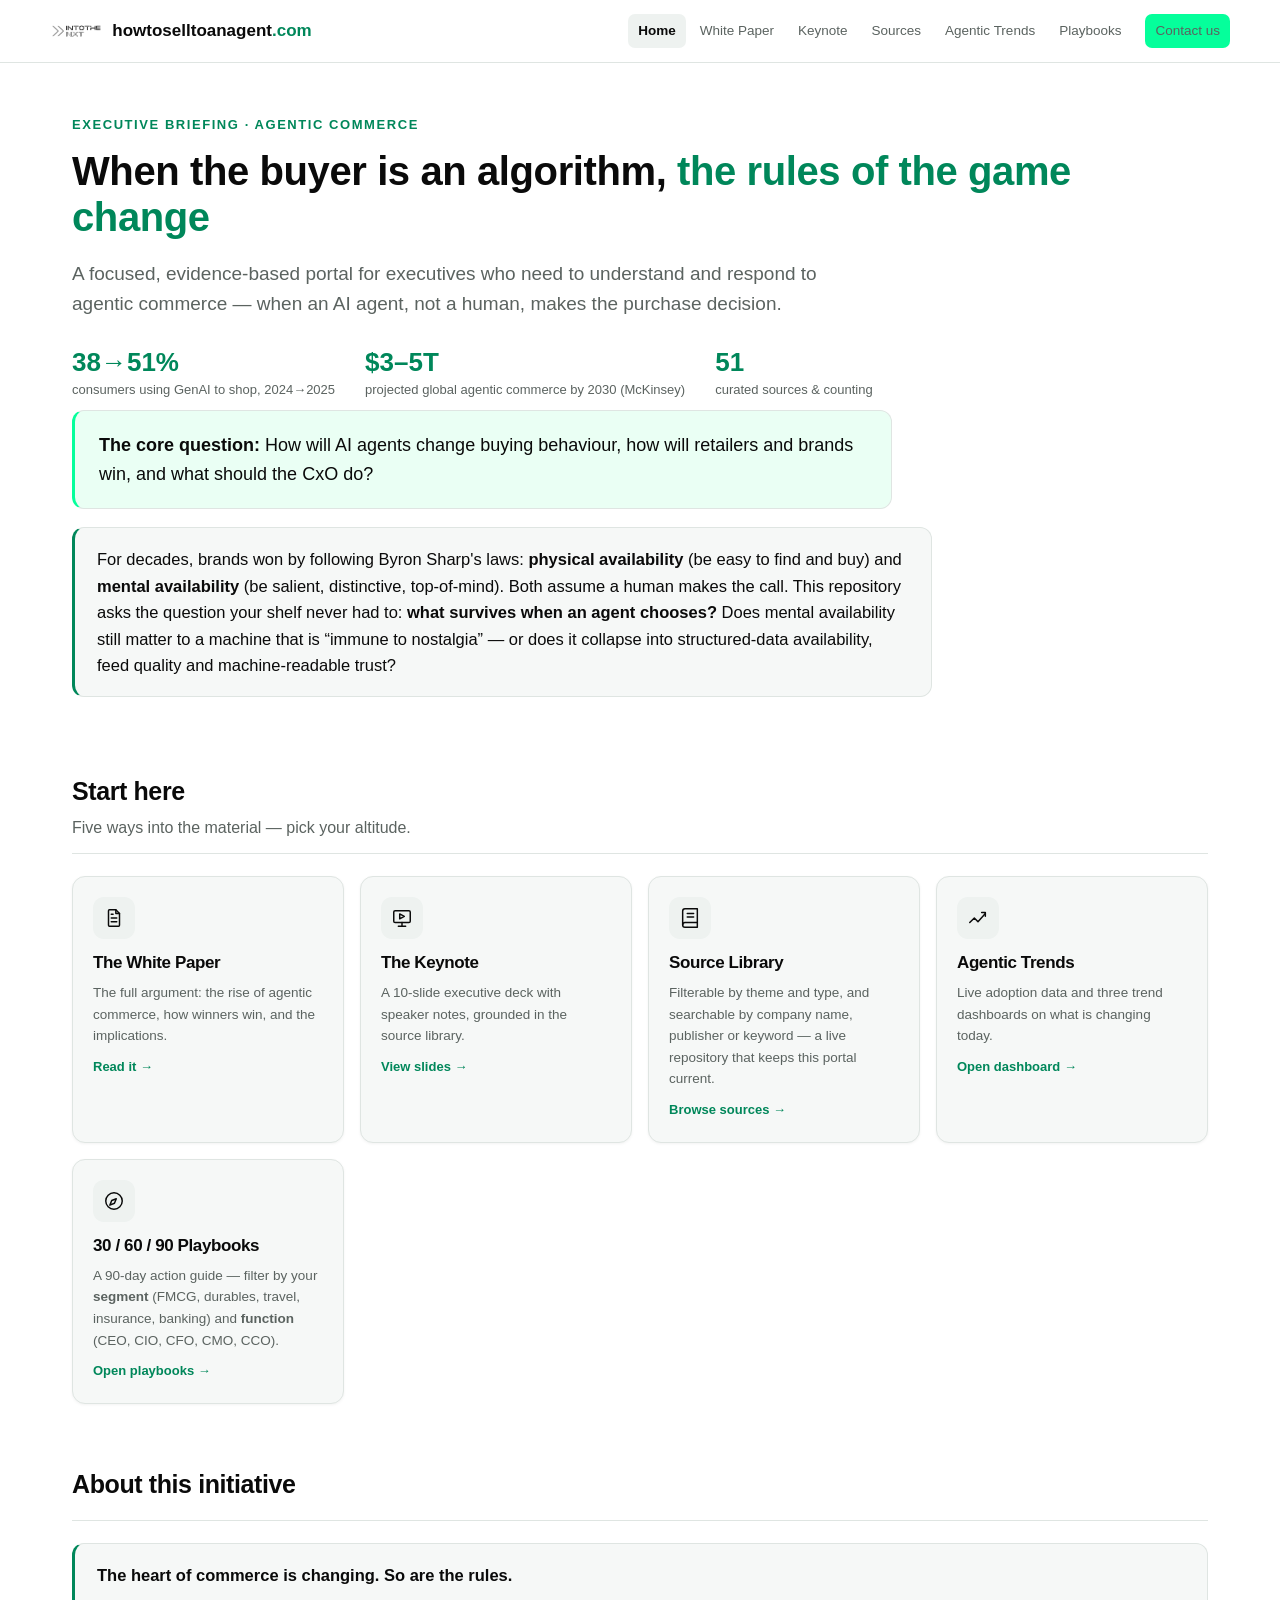
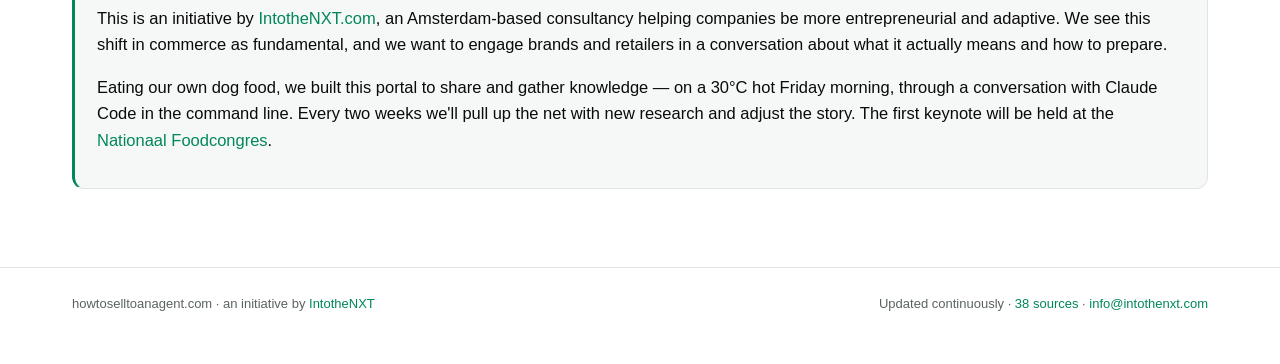
==== commit 7fc63c1a: "Site-wide rebrand + logo for remaining pages; white paper v0.9 (Bas's review comments processed, 49 " ====
--- a/output/index.html
+++ b/output/index.html
@@ -9,8 +9,8 @@
 </head>
 <body>
 <header class="top"><div class="wrap brand">
-  <a href="index.html" class="logo"><img src="assets/img/intothenxt-logo.png" alt="IntotheNXT"> howtoselltoanagent<span>.com</span></a>
-  <nav class="main"><a href="index.html" class="active">Home</a><a href="changing-today.html">Agentic Trends</a><a href="keynote.html">Keynote</a><a href="white-paper.html">White Paper</a><a href="playbooks.html">Playbooks</a><a href="sources.html">Sources</a><a href="mailto:info@intothenxt.com" class="nav-cta">Contact us</a></nav>
+  <a href="index.html" class="logo"><img src="assets/img/intothenxt-logo.png" alt="IntotheNXT"><span class="domain">howtoselltoanagent<span class="tld">.com</span></span></a>
+  <nav class="main"><a href="index.html" class="active">Home</a><a href="white-paper.html">White Paper</a><a href="keynote.html">Keynote</a><a href="sources.html">Sources</a><a href="changing-today.html">Agentic Trends</a><a href="playbooks.html">Playbooks</a><a href="mailto:info@intothenxt.com" class="nav-cta">Contact us</a></nav>
 </div></header>
 
 <div class="wrap">
@@ -19,10 +19,9 @@
     <h1>When the buyer is an algorithm, <em>the rules of the game change</em></h1>
     <p class="lead">A focused, evidence-based portal for executives who need to understand and respond to agentic commerce &mdash; when an AI agent, not a human, makes the purchase decision.</p>
     <div class="stats">
-      <div class="stat"><b>~900M</b><span>ChatGPT weekly users (Feb 2026)</span></div>
       <div class="stat"><b>38&rarr;51%</b><span>consumers using GenAI to shop, 2024&rarr;2025</span></div>
       <div class="stat"><b>$3&ndash;5T</b><span>projected global agentic commerce by 2030 (McKinsey)</span></div>
-      <div class="stat"><b>38</b><span>curated sources &amp; counting</span></div>
+      <div class="stat"><b>51</b><span>curated sources &amp; counting</span></div>
     </div>
     <div class="corequestion">
       <b>The core question:</b> How will AI agents change buying behaviour, how will retailers and brands win, and what should the CxO do?
@@ -33,28 +32,28 @@
   <section class="block">
     <div class="sec-head"><h2>Start here</h2><p>Five ways into the material &mdash; pick your altitude.</p></div>
     <div class="cards">
+      <a class="navcard" href="white-paper.html">
+        <div class="ic"><svg viewBox="0 0 24 24" fill="none" stroke="currentColor" stroke-width="1.6" stroke-linecap="round" stroke-linejoin="round"><path d="M7 3h7l4 4v13a1 1 0 0 1-1 1H7a1 1 0 0 1-1-1V4a1 1 0 0 1 1-1z"/><path d="M14 3v4h4"/><path d="M9 12h6"/><path d="M9 16h6"/><path d="M9 8h2"/></svg></div><h3>The White Paper</h3>
+        <p>The full argument: the rise of agentic commerce, how winners win, and the implications.</p>
+        <span class="go">Read it &rarr;</span>
+      </a>
+      <a class="navcard" href="keynote.html">
+        <div class="ic"><svg viewBox="0 0 24 24" fill="none" stroke="currentColor" stroke-width="1.6" stroke-linecap="round" stroke-linejoin="round"><rect x="3" y="4" width="18" height="13" rx="1.5"/><path d="M8 21h8"/><path d="M12 17v4"/><path d="M9.5 7.5l5 2.7-5 2.7z"/></svg></div><h3>The Keynote</h3>
+        <p>A 10-slide executive deck with speaker notes, grounded in the source library.</p>
+        <span class="go">View slides &rarr;</span>
+      </a>
+      <a class="navcard" href="sources.html">
+        <div class="ic"><svg viewBox="0 0 24 24" fill="none" stroke="currentColor" stroke-width="1.6" stroke-linecap="round" stroke-linejoin="round"><path d="M4 19.5A2.5 2.5 0 0 1 6.5 17H20"/><path d="M6.5 2H20v20H6.5A2.5 2.5 0 0 1 4 19.5v-15A2.5 2.5 0 0 1 6.5 2z"/><path d="M9 7h7"/><path d="M9 11h7"/></svg></div><h3>Source Library</h3>
+        <p>Filterable by theme and type, and searchable by company name, publisher or keyword &mdash; a live repository that keeps this portal current.</p>
+        <span class="go">Browse sources &rarr;</span>
+      </a>
       <a class="navcard" href="changing-today.html">
-        <div class="ic">📈</div><h3>Agentic Trends</h3>
+        <div class="ic"><svg viewBox="0 0 24 24" fill="none" stroke="currentColor" stroke-width="1.6" stroke-linecap="round" stroke-linejoin="round"><path d="M3 17l5-5 4 4 8-9"/><path d="M16 6h4v4"/></svg></div><h3>Agentic Trends</h3>
         <p>Live adoption data and three trend dashboards on what is changing today.</p>
         <span class="go">Open dashboard &rarr;</span>
       </a>
-      <a class="navcard" href="keynote.html">
-        <div class="ic">🎤</div><h3>The Keynote</h3>
-        <p>A 10-slide executive deck with speaker notes, grounded in the source library.</p>
-        <span class="go">View slides &rarr;</span>
-      </a>
-      <a class="navcard" href="white-paper.html">
-        <div class="ic">📄</div><h3>The White Paper</h3>
-        <p>The full argument: the rise of agentic commerce, how winners win, and the implications.</p>
-        <span class="go">Read it &rarr;</span>
-      </a>
-      <a class="navcard" href="sources.html">
-        <div class="ic">📚</div><h3>Source Library</h3>
-        <p>38 curated sources, filterable by theme and type &mdash; a live repository that keeps this portal current.</p>
-        <span class="go">Browse sources &rarr;</span>
-      </a>
       <a class="navcard" href="playbooks.html">
-        <div class="ic">🧭</div><h3>30 / 60 / 90 Playbooks</h3>
+        <div class="ic"><svg viewBox="0 0 24 24" fill="none" stroke="currentColor" stroke-width="1.6" stroke-linecap="round" stroke-linejoin="round"><circle cx="12" cy="12" r="9"/><path d="M14.5 9.5l-2 5-5 2 2-5z"/></svg></div><h3>30 / 60 / 90 Playbooks</h3>
         <p>A 90-day action guide &mdash; filter by your <b>segment</b> (FMCG, durables, travel, insurance, banking) and <b>function</b> (CEO, CIO, CFO, CMO, CCO).</p>
         <span class="go">Open playbooks &rarr;</span>
       </a>
--- a/output/assets/portal.css
+++ b/output/assets/portal.css
@@ -16,8 +16,8 @@
 header.top{border-bottom:1px solid var(--line);background:var(--bg);position:sticky;top:0;z-index:50}
 .brand{display:flex;align-items:center;justify-content:space-between;padding:14px 0;flex-wrap:wrap;gap:10px}
 .brand .logo{display:flex;align-items:center;gap:9px;font-weight:700;font-size:17px;color:var(--ink)}
-.brand .logo img{height:26px;display:block}
-.brand .logo span{color:var(--accent2)}
+.brand .logo img{height:32px;display:block}
+.brand .logo .tld{color:var(--accent2)}
 nav.main{display:flex;flex-wrap:wrap;gap:4px;align-items:center}
 nav.main a{color:var(--muted);font-size:13.5px;font-weight:500;padding:6px 10px;border-radius:7px}
 nav.main a:hover{color:var(--ink);background:var(--panel);text-decoration:none}
@@ -48,7 +48,8 @@
 .navcard{background:var(--panel);border:1px solid var(--line);border-radius:13px;padding:20px;display:block;
   transition:.15s;color:var(--ink);box-shadow:0 1px 3px rgba(16,24,21,.05)}
 .navcard:hover{border-color:#b7c2bd;transform:translateY(-2px);text-decoration:none;box-shadow:0 4px 10px rgba(16,24,21,.08)}
-.navcard .ic{font-size:22px}
+.navcard .ic{width:42px;height:42px;display:flex;align-items:center;justify-content:center;background:var(--panel2);border-radius:11px;color:var(--ink)}
+.navcard .ic svg{width:22px;height:22px}
 .navcard h3{font-size:17px;margin:10px 0 6px;color:var(--ink)}
 .navcard p{font-size:13.5px;color:var(--muted);margin:0}
 .navcard .go{color:var(--accent2);font-size:13px;font-weight:600;margin-top:10px;display:inline-block}
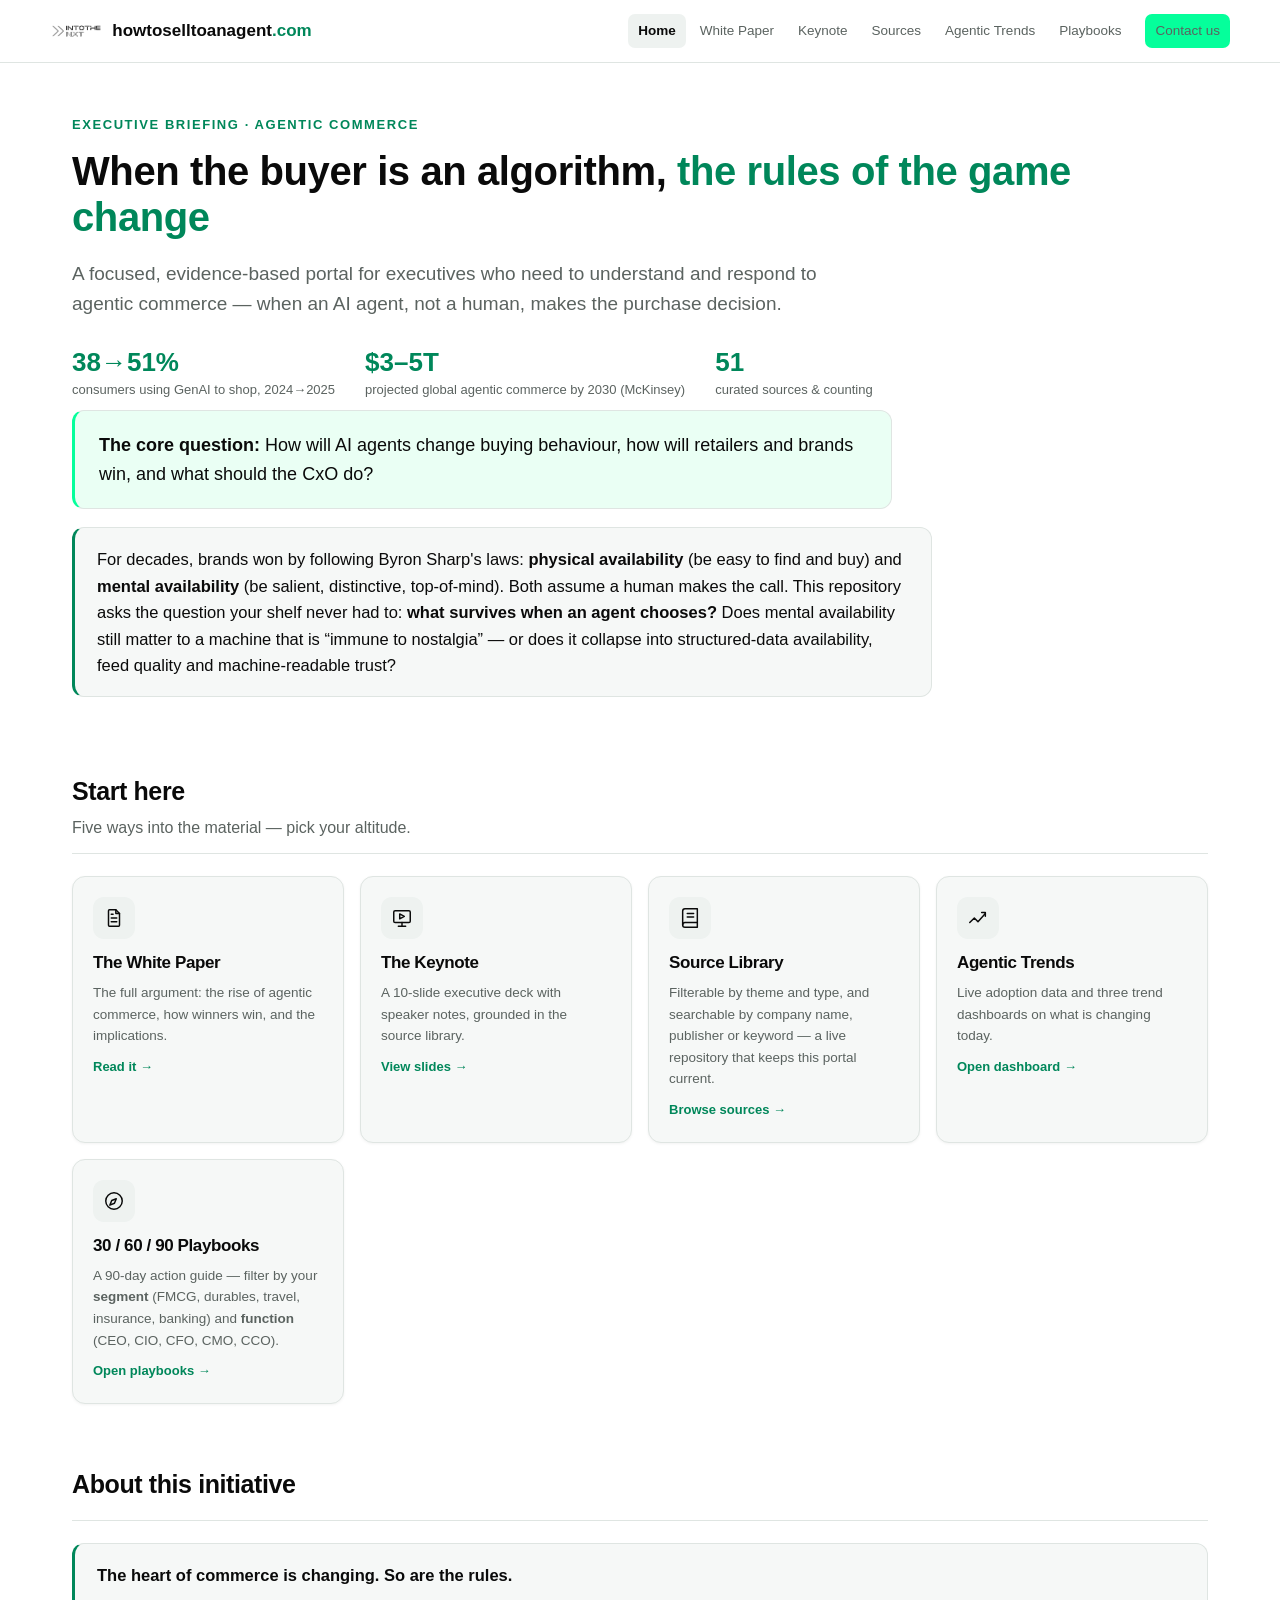
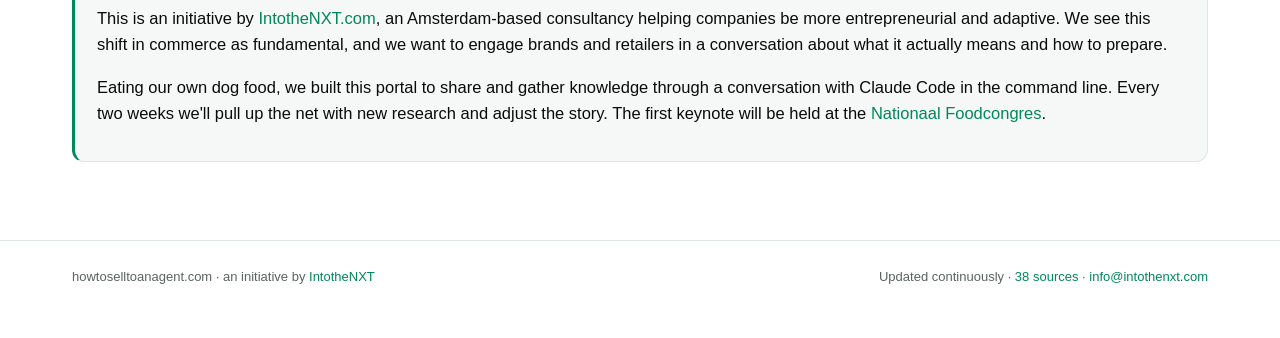
==== commit dd3976a9: "Agentic Trends: drop In motion (duplicates Sources page), fix adoption-growth chart with real Claude" ====
--- a/output/index.html
+++ b/output/index.html
@@ -65,7 +65,7 @@
     <div class="thesisbox" style="max-width:none">
       <p style="margin-top:0"><b>The heart of commerce is changing. So are the rules.</b></p>
       <p>This is an initiative by <a href="https://intothenxt.com" target="_blank" rel="noopener">IntotheNXT.com</a>, an Amsterdam-based consultancy helping companies be more entrepreneurial and adaptive. We see this shift in commerce as fundamental, and we want to engage brands and retailers in a conversation about what it actually means and how to prepare.</p>
-      <p>Eating our own dog food, we built this portal to share and gather knowledge &mdash; on a 30&deg;C hot Friday morning, through a conversation with Claude Code in the command line. Every two weeks we&#39;ll pull up the net with new research and adjust the story. The first keynote will be held at the <a href="https://www.nationaalfoodcongres.nl/" target="_blank" rel="noopener">Nationaal Foodcongres</a>.</p>
+      <p>Eating our own dog food, we built this portal to share and gather knowledge through a conversation with Claude Code in the command line. Every two weeks we&#39;ll pull up the net with new research and adjust the story. The first keynote will be held at the <a href="https://www.nationaalfoodcongres.nl/" target="_blank" rel="noopener">Nationaal Foodcongres</a>.</p>
     </div>
   </section>
 </div>
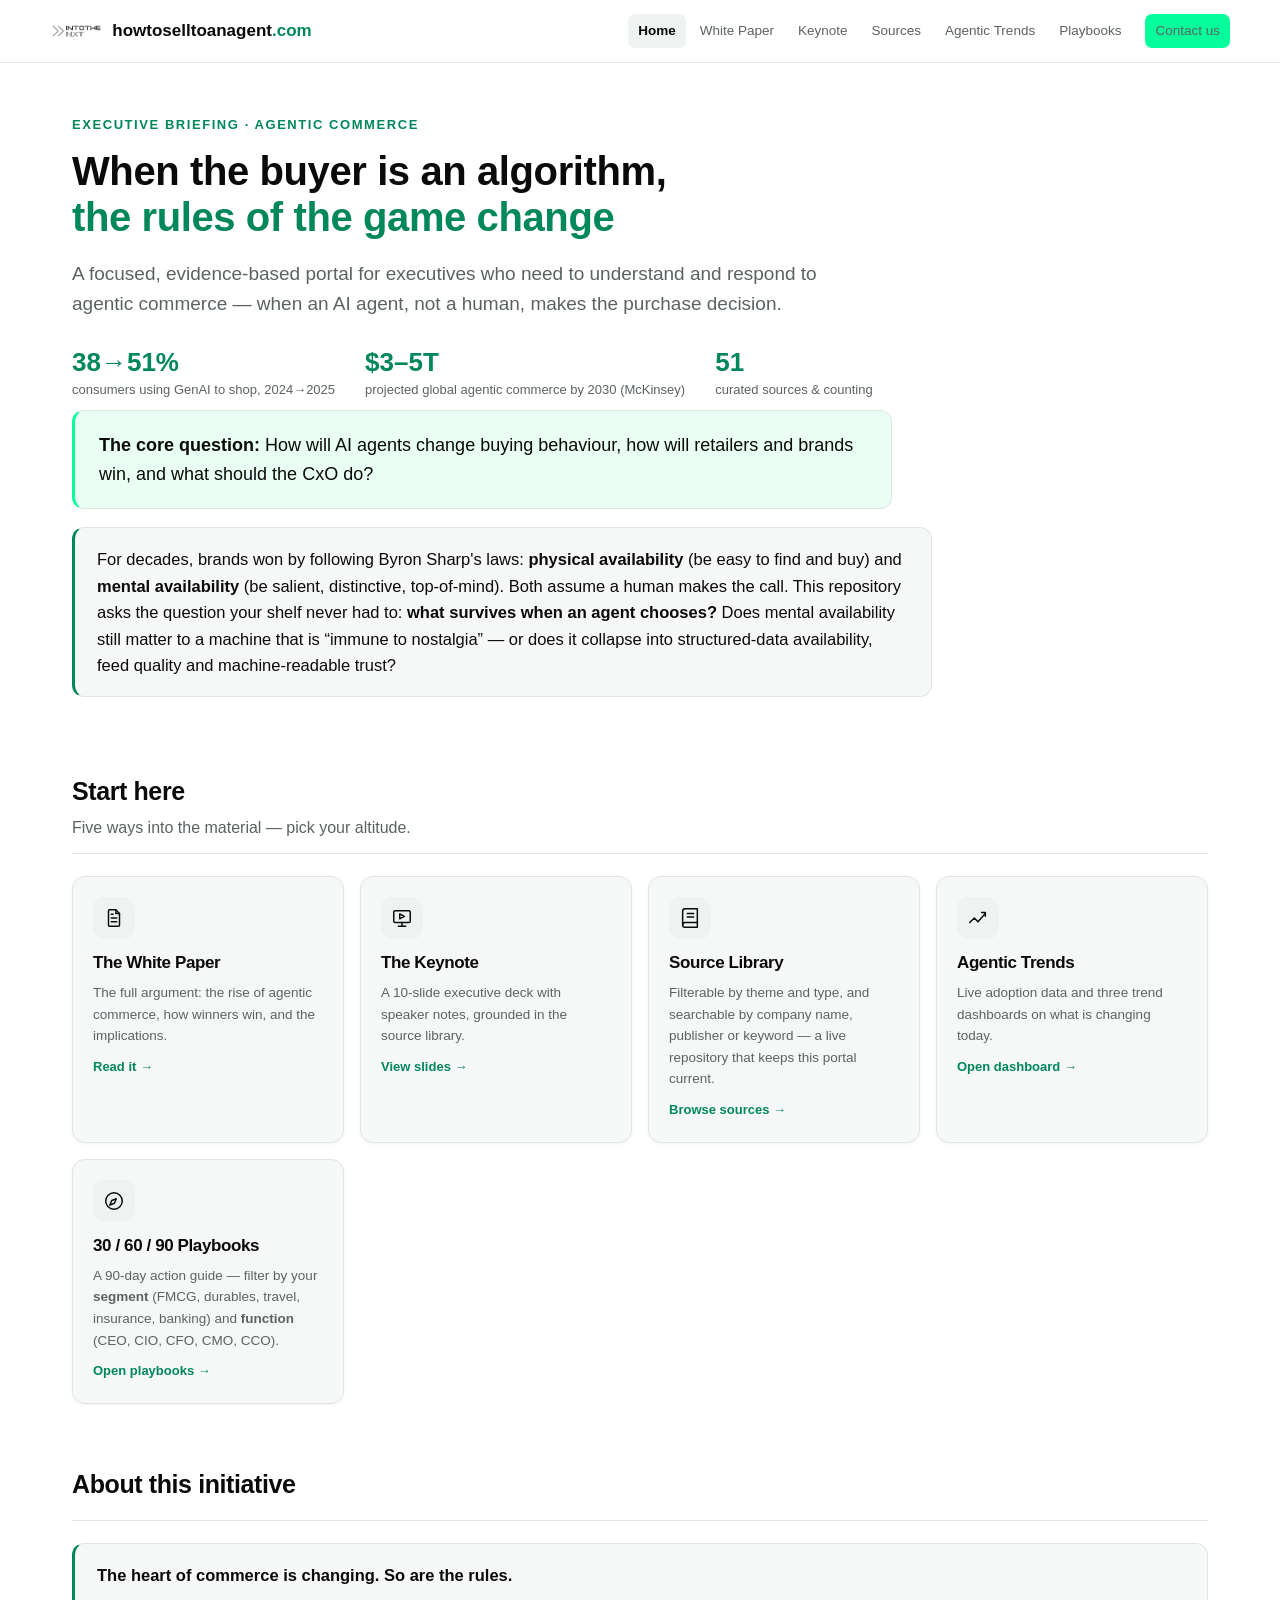
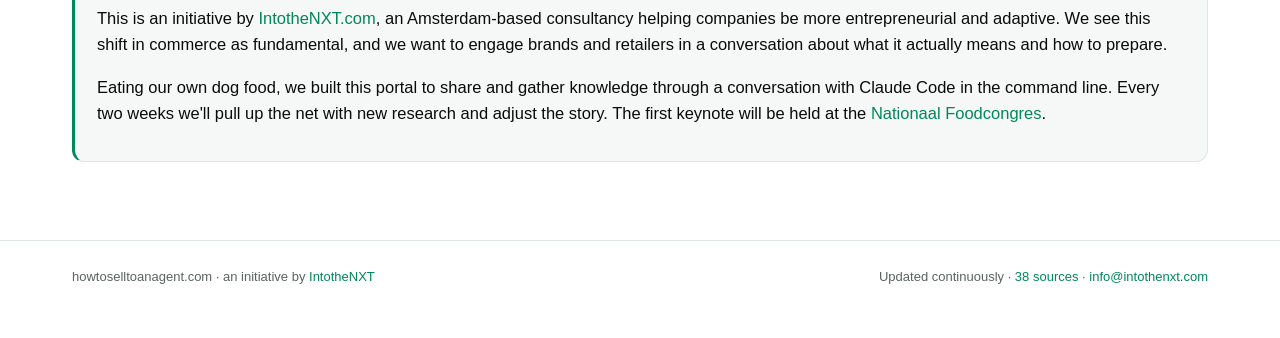
==== commit 1de2f93c: "Make hero title formatting consistent across home, white paper, and keynote pages All three now brea" ====
--- a/output/index.html
+++ b/output/index.html
@@ -16,7 +16,7 @@
 <div class="wrap">
   <section class="hero">
     <div class="eyebrow">Executive briefing &middot; Agentic commerce</div>
-    <h1>When the buyer is an algorithm, <em>the rules of the game change</em></h1>
+    <h1>When the buyer is an algorithm,<br><em>the rules of the game change</em></h1>
     <p class="lead">A focused, evidence-based portal for executives who need to understand and respond to agentic commerce &mdash; when an AI agent, not a human, makes the purchase decision.</p>
     <div class="stats">
       <div class="stat"><b>38&rarr;51%</b><span>consumers using GenAI to shop, 2024&rarr;2025</span></div>
